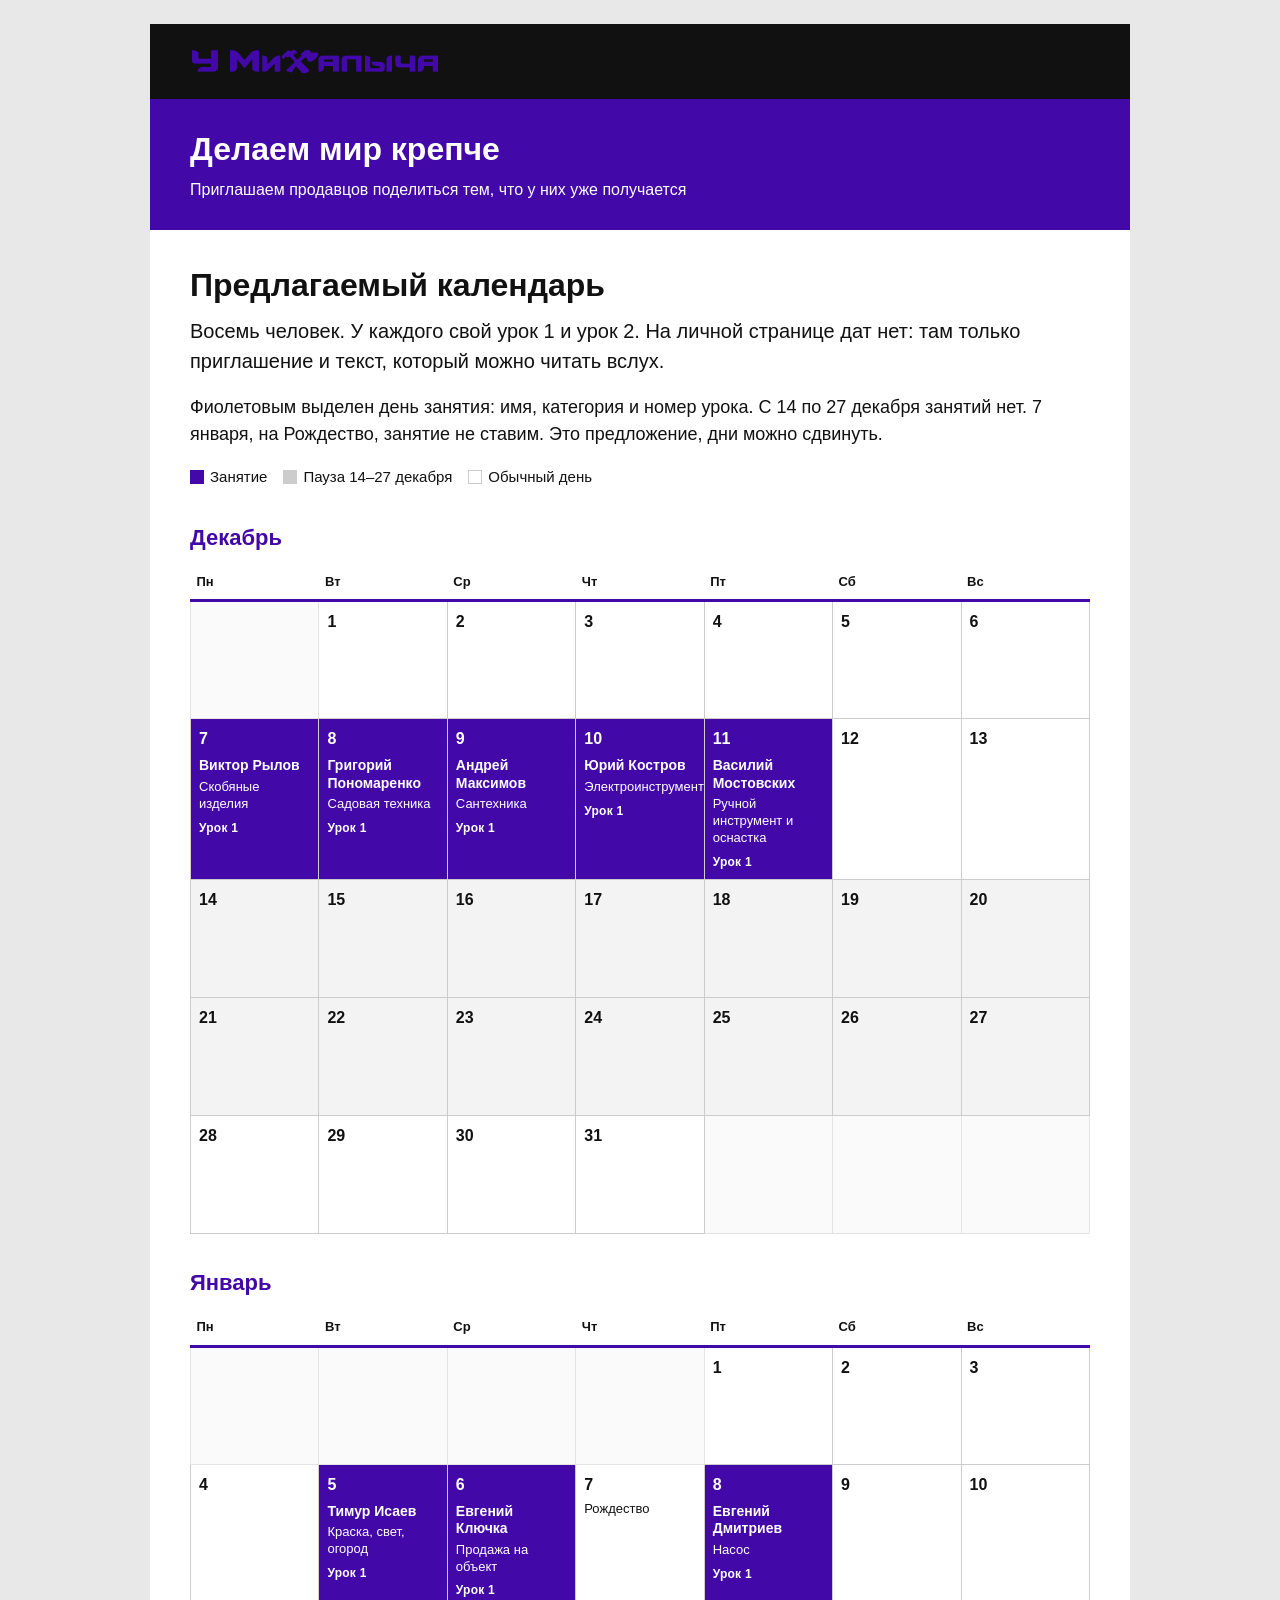
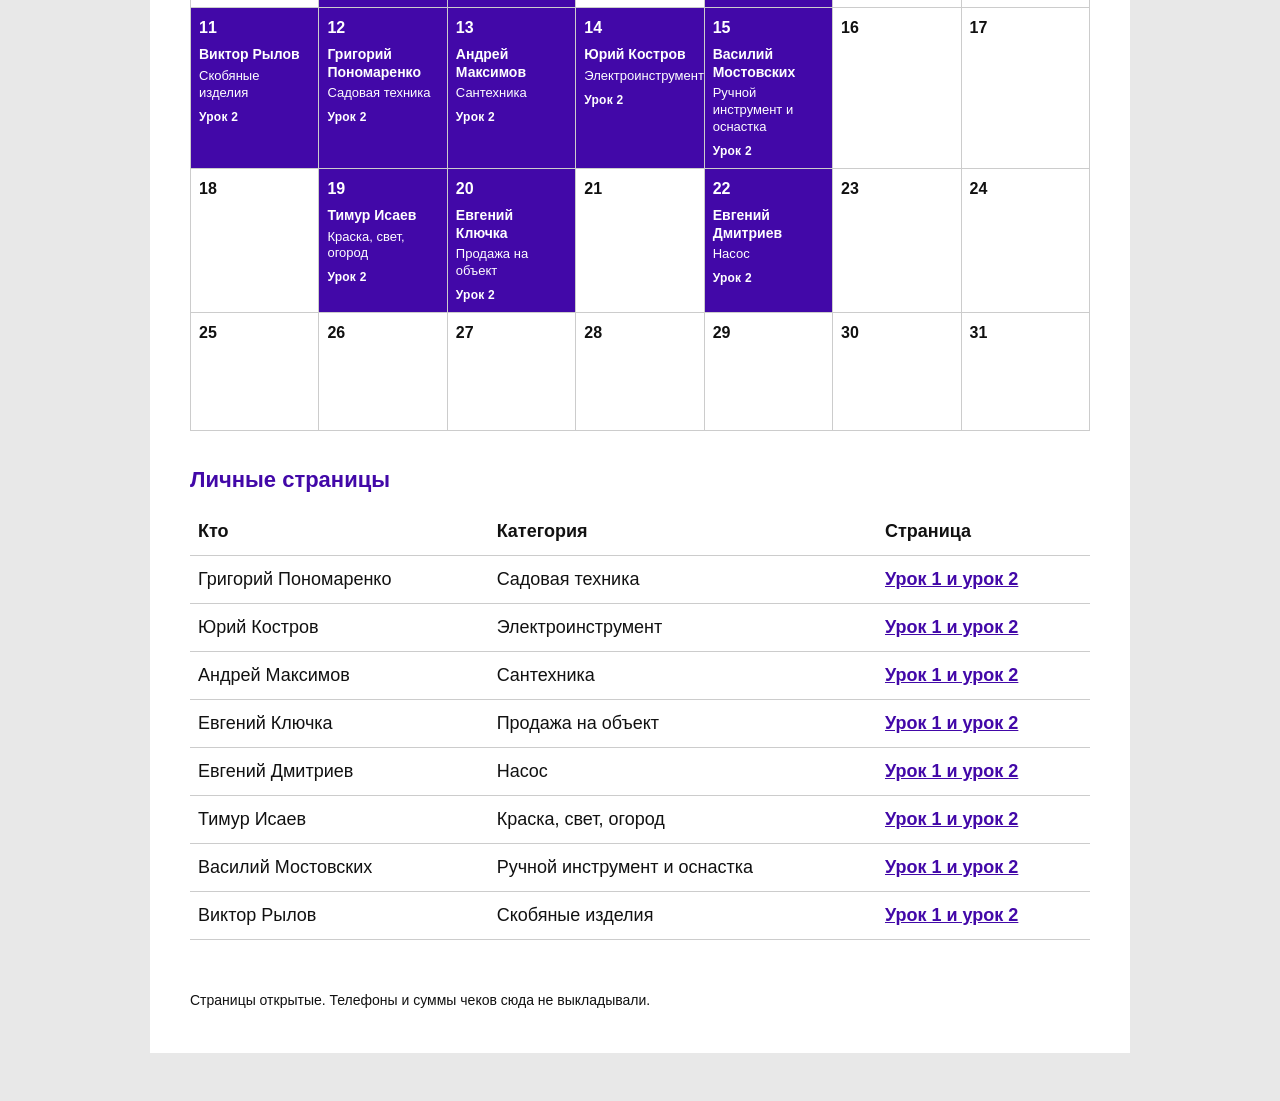
==== index.html @ f4613bdc "Publish open invitations for eight sellers and a shared calendar. Personal pages stay dateless: less" ====
<!DOCTYPE html>
<html lang="ru">
<head>
  <meta charset="utf-8">
  <meta name="viewport" content="width=device-width, initial-scale=1">
  <title>Календарь. Опыт продавцов</title>
  <link rel="stylesheet" href="style.css">
</head>
<body>
  <article class="sheet">
    <div class="brandbar">
      <img src="assets/logo.png" alt="У Михалыча" width="250">
    </div>
    <header class="hero">
      <p class="motto">Делаем мир крепче</p>
      <p class="kicker">Приглашаем продавцов поделиться тем, что у них уже получается</p>
    </header>
    <main>
      <h1>Предлагаемый календарь</h1>
      <p class="lead">Восемь человек. У каждого свой урок 1 и урок 2. На личной странице дат нет: там только приглашение и текст, который можно читать вслух.</p>
      <p>Фиолетовым выделен день занятия: имя, категория и номер урока. С 14 по 27 декабря занятий нет. 7 января, на Рождество, занятие не ставим. Это предложение, дни можно сдвинуть.</p>
      <div class="legend">
        <span><i class="swatch on"></i>Занятие</span>
        <span><i class="swatch pause"></i>Пауза 14–27 декабря</span>
        <span><i class="swatch rest"></i>Обычный день</span>
      </div>

      <h2>Декабрь</h2>
      <div class="month cal-wrap">
        <table class="cal">
          <thead>
            <tr><th>Пн</th><th>Вт</th><th>Ср</th><th>Чт</th><th>Пт</th><th>Сб</th><th>Вс</th></tr>
          </thead>
          <tbody>
            <tr>
              <td class="empty"></td>
              <td><span class="num">1</span></td>
              <td><span class="num">2</span></td>
              <td><span class="num">3</span></td>
              <td><span class="num">4</span></td>
              <td><span class="num">5</span></td>
              <td><span class="num">6</span></td>
            </tr>
            <tr>
              <td class="on"><a href="rylov.html"><span class="num">7</span><span class="who">Виктор Рылов</span><span class="cat">Скобяные изделия</span><span class="tag">Урок 1</span></a></td>
              <td class="on"><a href="ponomarenko.html"><span class="num">8</span><span class="who">Григорий Пономаренко</span><span class="cat">Садовая техника</span><span class="tag">Урок 1</span></a></td>
              <td class="on"><a href="maksimov.html"><span class="num">9</span><span class="who">Андрей Максимов</span><span class="cat">Сантехника</span><span class="tag">Урок 1</span></a></td>
              <td class="on"><a href="kostrov.html"><span class="num">10</span><span class="who">Юрий Костров</span><span class="cat">Электроинструмент</span><span class="tag">Урок 1</span></a></td>
              <td class="on"><a href="mostovskih.html"><span class="num">11</span><span class="who">Василий Мостовских</span><span class="cat">Ручной инструмент и оснастка</span><span class="tag">Урок 1</span></a></td>
              <td><span class="num">12</span></td>
              <td><span class="num">13</span></td>
            </tr>
            <tr>
              <td class="pause"><span class="num">14</span></td>
              <td class="pause"><span class="num">15</span></td>
              <td class="pause"><span class="num">16</span></td>
              <td class="pause"><span class="num">17</span></td>
              <td class="pause"><span class="num">18</span></td>
              <td class="pause"><span class="num">19</span></td>
              <td class="pause"><span class="num">20</span></td>
            </tr>
            <tr>
              <td class="pause"><span class="num">21</span></td>
              <td class="pause"><span class="num">22</span></td>
              <td class="pause"><span class="num">23</span></td>
              <td class="pause"><span class="num">24</span></td>
              <td class="pause"><span class="num">25</span></td>
              <td class="pause"><span class="num">26</span></td>
              <td class="pause"><span class="num">27</span></td>
            </tr>
            <tr>
              <td><span class="num">28</span></td>
              <td><span class="num">29</span></td>
              <td><span class="num">30</span></td>
              <td><span class="num">31</span></td>
              <td class="empty"></td>
              <td class="empty"></td>
              <td class="empty"></td>
            </tr>
          </tbody>
        </table>
      </div>

      <h2>Январь</h2>
      <div class="month cal-wrap">
        <table class="cal">
          <thead>
            <tr><th>Пн</th><th>Вт</th><th>Ср</th><th>Чт</th><th>Пт</th><th>Сб</th><th>Вс</th></tr>
          </thead>
          <tbody>
            <tr>
              <td class="empty"></td>
              <td class="empty"></td>
              <td class="empty"></td>
              <td class="empty"></td>
              <td><span class="num">1</span></td>
              <td><span class="num">2</span></td>
              <td><span class="num">3</span></td>
            </tr>
            <tr>
              <td><span class="num">4</span></td>
              <td class="on"><a href="isaev.html"><span class="num">5</span><span class="who">Тимур Исаев</span><span class="cat">Краска, свет, огород</span><span class="tag">Урок 1</span></a></td>
              <td class="on"><a href="klyuchka.html"><span class="num">6</span><span class="who">Евгений Ключка</span><span class="cat">Продажа на объект</span><span class="tag">Урок 1</span></a></td>
              <td><span class="num">7</span><span class="cat">Рождество</span></td>
              <td class="on"><a href="dmitriev.html"><span class="num">8</span><span class="who">Евгений Дмитриев</span><span class="cat">Насос</span><span class="tag">Урок 1</span></a></td>
              <td><span class="num">9</span></td>
              <td><span class="num">10</span></td>
            </tr>
            <tr>
              <td class="on"><a href="rylov.html"><span class="num">11</span><span class="who">Виктор Рылов</span><span class="cat">Скобяные изделия</span><span class="tag">Урок 2</span></a></td>
              <td class="on"><a href="ponomarenko.html"><span class="num">12</span><span class="who">Григорий Пономаренко</span><span class="cat">Садовая техника</span><span class="tag">Урок 2</span></a></td>
              <td class="on"><a href="maksimov.html"><span class="num">13</span><span class="who">Андрей Максимов</span><span class="cat">Сантехника</span><span class="tag">Урок 2</span></a></td>
              <td class="on"><a href="kostrov.html"><span class="num">14</span><span class="who">Юрий Костров</span><span class="cat">Электроинструмент</span><span class="tag">Урок 2</span></a></td>
              <td class="on"><a href="mostovskih.html"><span class="num">15</span><span class="who">Василий Мостовских</span><span class="cat">Ручной инструмент и оснастка</span><span class="tag">Урок 2</span></a></td>
              <td><span class="num">16</span></td>
              <td><span class="num">17</span></td>
            </tr>
            <tr>
              <td><span class="num">18</span></td>
              <td class="on"><a href="isaev.html"><span class="num">19</span><span class="who">Тимур Исаев</span><span class="cat">Краска, свет, огород</span><span class="tag">Урок 2</span></a></td>
              <td class="on"><a href="klyuchka.html"><span class="num">20</span><span class="who">Евгений Ключка</span><span class="cat">Продажа на объект</span><span class="tag">Урок 2</span></a></td>
              <td><span class="num">21</span></td>
              <td class="on"><a href="dmitriev.html"><span class="num">22</span><span class="who">Евгений Дмитриев</span><span class="cat">Насос</span><span class="tag">Урок 2</span></a></td>
              <td><span class="num">23</span></td>
              <td><span class="num">24</span></td>
            </tr>
            <tr>
              <td><span class="num">25</span></td>
              <td><span class="num">26</span></td>
              <td><span class="num">27</span></td>
              <td><span class="num">28</span></td>
              <td><span class="num">29</span></td>
              <td><span class="num">30</span></td>
              <td><span class="num">31</span></td>
            </tr>
          </tbody>
        </table>
      </div>

      <h2>Личные страницы</h2>
      <table class="people">
        <thead>
          <tr><th>Кто</th><th>Категория</th><th>Страница</th></tr>
        </thead>
        <tbody>
          <tr><td>Григорий Пономаренко</td><td>Садовая техника</td><td><a href="ponomarenko.html">Урок 1 и урок 2</a></td></tr>
          <tr><td>Юрий Костров</td><td>Электроинструмент</td><td><a href="kostrov.html">Урок 1 и урок 2</a></td></tr>
          <tr><td>Андрей Максимов</td><td>Сантехника</td><td><a href="maksimov.html">Урок 1 и урок 2</a></td></tr>
          <tr><td>Евгений Ключка</td><td>Продажа на объект</td><td><a href="klyuchka.html">Урок 1 и урок 2</a></td></tr>
          <tr><td>Евгений Дмитриев</td><td>Насос</td><td><a href="dmitriev.html">Урок 1 и урок 2</a></td></tr>
          <tr><td>Тимур Исаев</td><td>Краска, свет, огород</td><td><a href="isaev.html">Урок 1 и урок 2</a></td></tr>
          <tr><td>Василий Мостовских</td><td>Ручной инструмент и оснастка</td><td><a href="mostovskih.html">Урок 1 и урок 2</a></td></tr>
          <tr><td>Виктор Рылов</td><td>Скобяные изделия</td><td><a href="rylov.html">Урок 1 и урок 2</a></td></tr>
        </tbody>
      </table>
    </main>
    <footer class="foot">
      <p>Страницы открытые. Телефоны и суммы чеков сюда не выкладывали.</p>
    </footer>
  </article>
</body>
</html>
---- style.css ----
:root {
  --um: #4208a8;
  --gray: #cccccc;
  --ink: #111111;
  --paper: #ffffff;
  --pause: #f3f3f3;
}

* { box-sizing: border-box; }

body {
  margin: 0;
  background: #e8e8e8;
  color: var(--ink);
  font-family: Arial, "Arial Black", sans-serif;
  font-size: 18px;
  line-height: 1.5;
}

a { color: var(--um); }

.sheet {
  max-width: 980px;
  margin: 24px auto 48px;
  background: var(--paper);
}

.brandbar {
  background: #111111;
  padding: 22px 40px;
}

.brandbar img {
  display: block;
  width: 250px;
  height: auto;
}

.hero {
  background: var(--um);
  color: #ffffff;
  padding: 32px 40px 28px;
}

.motto {
  margin: 0;
  font-weight: 800;
  font-size: 32px;
  line-height: 1.15;
}

.kicker {
  margin: 10px 0 0;
  font-size: 16px;
}

main { padding: 8px 40px 36px; }

h1 {
  margin: 28px 0 12px;
  font-size: 32px;
  line-height: 1.2;
  font-weight: 800;
}

h2 {
  margin: 32px 0 12px;
  color: var(--um);
  font-size: 22px;
  font-weight: 800;
}

.lead { font-size: 20px; margin: 0 0 12px; }

.lessons {
  display: flex;
  gap: 16px;
  margin-top: 8px;
}

.lesson {
  flex: 1;
  border: 1px solid var(--gray);
  padding: 8px 20px 20px;
}

.lesson h2 { margin-top: 16px; }

.say {
  margin: 12px 0;
  padding: 12px 14px;
  background: #f6f6f6;
  border-left: 4px solid var(--um);
}

ol { margin: 8px 0 0; padding-left: 22px; }
li { margin: 8px 0; }

.back { margin-top: 28px; }

.legend {
  display: flex;
  gap: 16px;
  flex-wrap: wrap;
  margin: 8px 0 20px;
  font-size: 15px;
}

.swatch {
  display: inline-block;
  width: 14px;
  height: 14px;
  margin-right: 6px;
  vertical-align: -2px;
}

.swatch.on { background: var(--um); }
.swatch.pause { background: var(--gray); }
.swatch.rest { background: #ffffff; border: 1px solid var(--gray); }

.month { margin: 8px 0 28px; }

.cal-wrap { overflow-x: auto; }

.cal {
  width: 100%;
  min-width: 840px;
  border-collapse: collapse;
  table-layout: fixed;
}

.cal th {
  text-align: left;
  font-size: 13px;
  font-weight: 800;
  padding: 6px 6px 8px;
  border-bottom: 3px solid var(--um);
}

.cal td {
  height: 118px;
  vertical-align: top;
  border: 1px solid var(--gray);
  padding: 8px;
  background: #ffffff;
}

.cal td.empty { background: #fafafa; border-color: #e4e4e4; }

.cal td.pause { background: var(--pause); }

.cal td.on { background: var(--um); }
.cal td.on a { color: #ffffff; text-decoration: none; display: block; height: 100%; }
.cal td.on a:hover { text-decoration: underline; }

.num { display: block; font-weight: 800; font-size: 16px; }
.on .num { color: #ffffff; }
.pause .num { color: #111111; }

.who { display: block; margin-top: 6px; font-weight: 800; font-size: 14px; line-height: 1.25; }
.cat { display: block; margin-top: 4px; font-size: 13px; line-height: 1.3; }
.tag { display: block; margin-top: 6px; font-size: 12px; font-weight: 800; letter-spacing: 0.02em; }

.people { width: 100%; border-collapse: collapse; }
.people th, .people td {
  text-align: left;
  padding: 10px 8px;
  border-bottom: 1px solid var(--gray);
  vertical-align: top;
}
.people a { font-weight: 800; }

footer.foot {
  padding: 0 40px 28px;
  font-size: 14px;
}

@media (max-width: 800px) {
  .brandbar, .hero, main, footer.foot { padding-left: 20px; padding-right: 20px; }
  .lessons { flex-direction: column; }
  h1, .motto { font-size: 26px; }
}
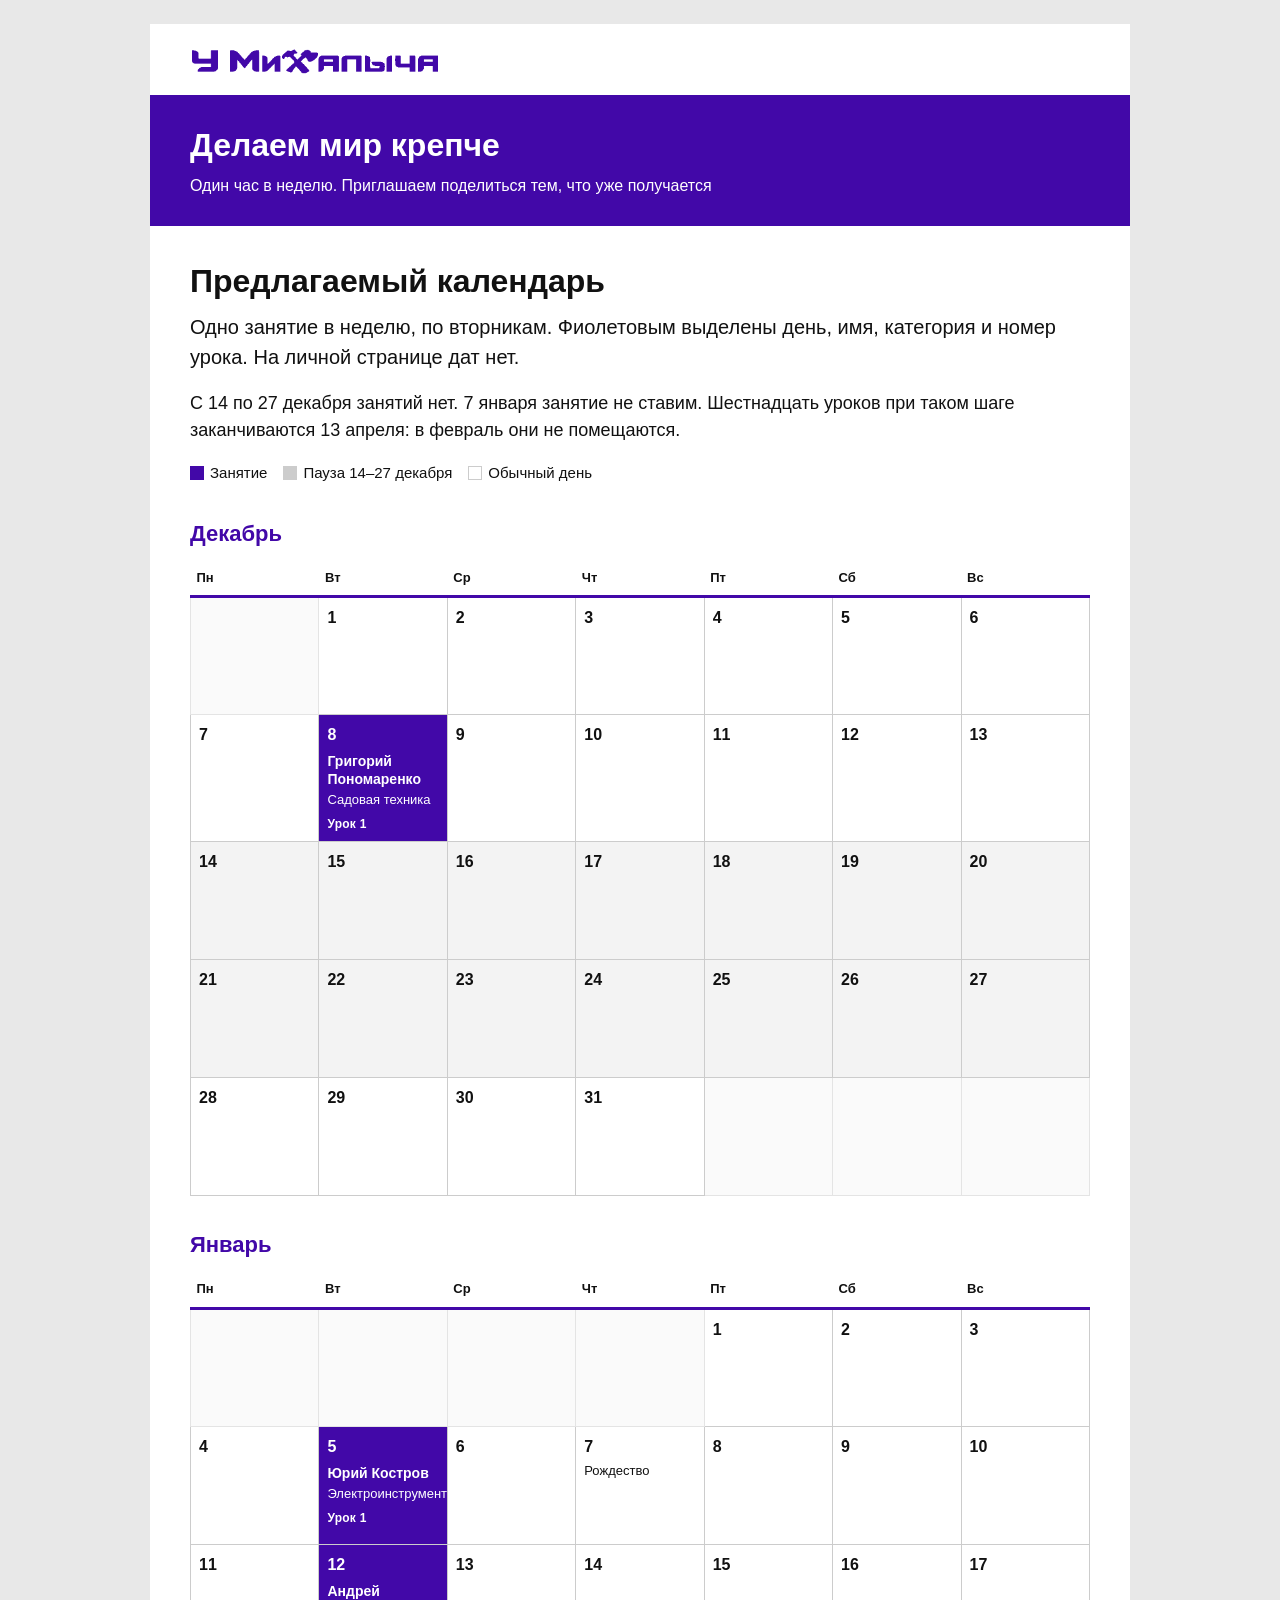
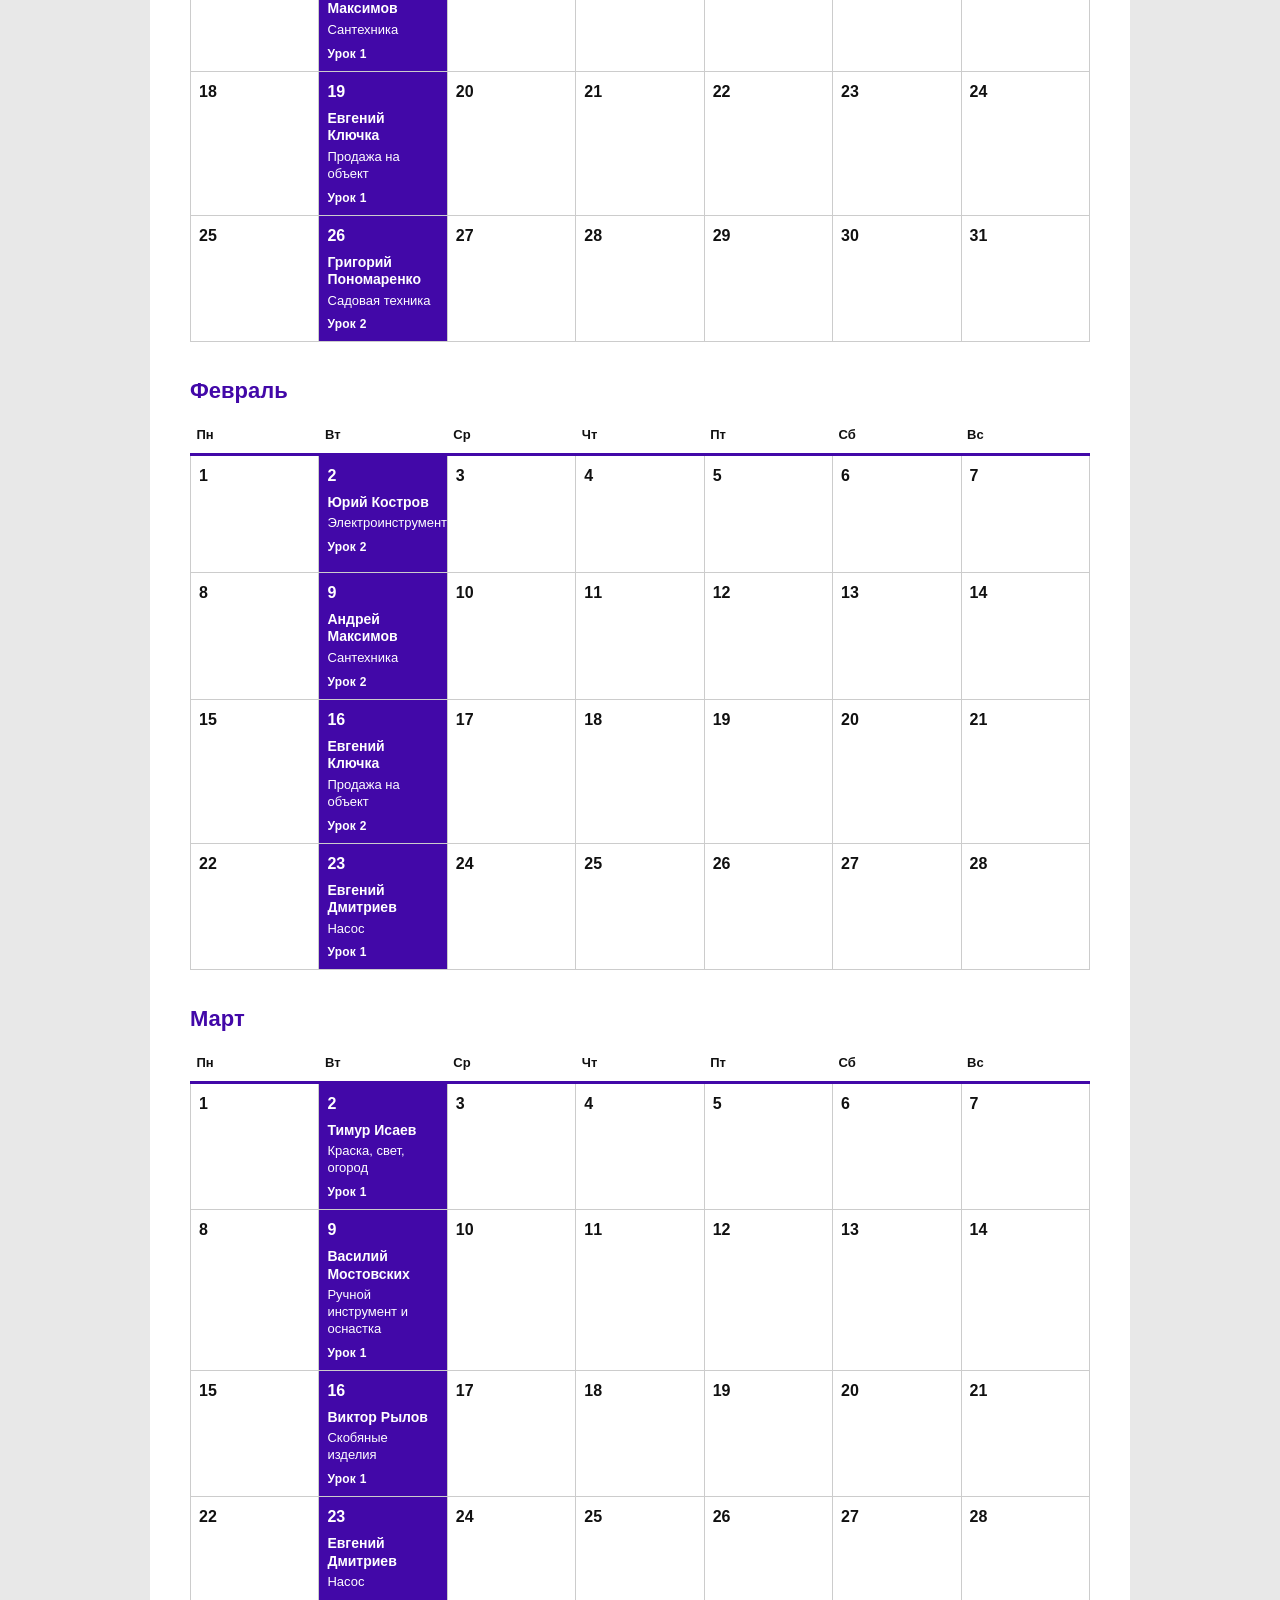
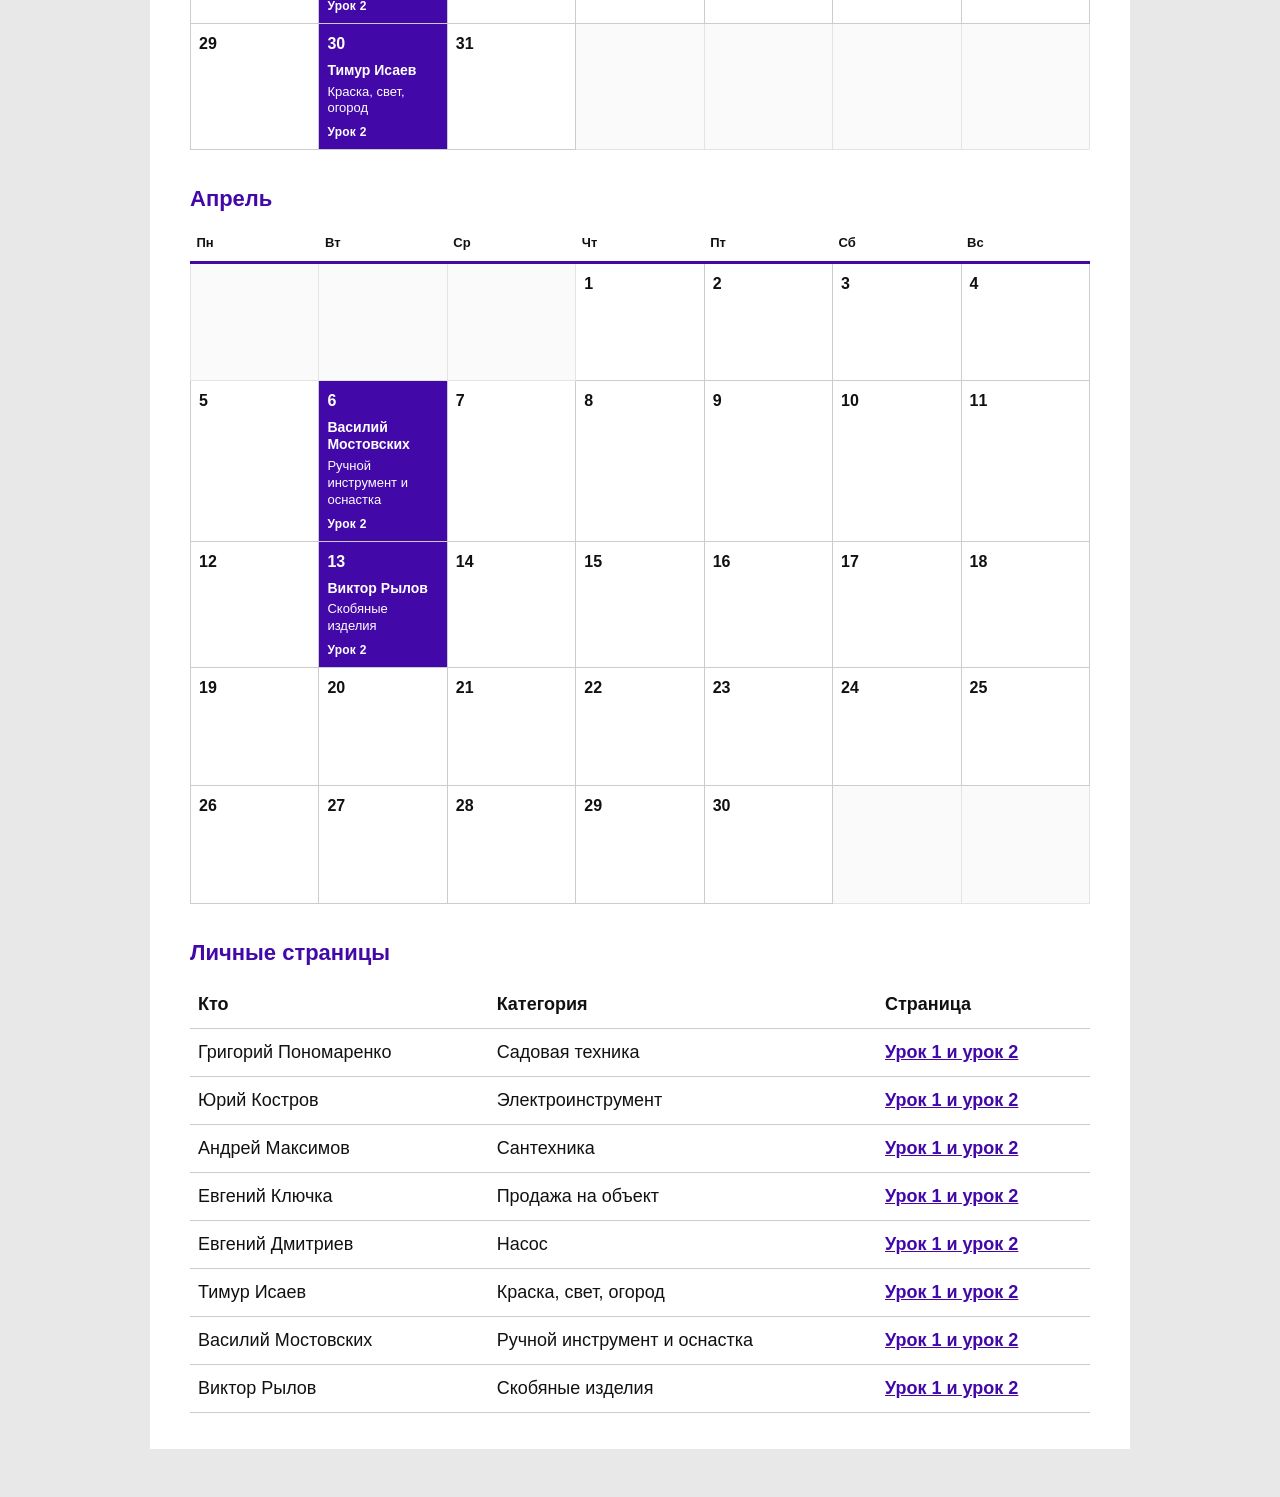
==== commit 3462af82: "Spread lessons to one Tuesday a week and rewrite the invitations. The logo sits on white. Each page " ====
--- a/index.html
+++ b/index.html
@@ -13,130 +13,87 @@
     </div>
     <header class="hero">
       <p class="motto">Делаем мир крепче</p>
-      <p class="kicker">Приглашаем продавцов поделиться тем, что у них уже получается</p>
+      <p class="kicker">Один час в неделю. Приглашаем поделиться тем, что уже получается</p>
     </header>
     <main>
       <h1>Предлагаемый календарь</h1>
-      <p class="lead">Восемь человек. У каждого свой урок 1 и урок 2. На личной странице дат нет: там только приглашение и текст, который можно читать вслух.</p>
-      <p>Фиолетовым выделен день занятия: имя, категория и номер урока. С 14 по 27 декабря занятий нет. 7 января, на Рождество, занятие не ставим. Это предложение, дни можно сдвинуть.</p>
+      <p class="lead">Одно занятие в неделю, по вторникам. Фиолетовым выделены день, имя, категория и номер урока. На личной странице дат нет.</p>
+      <p>С 14 по 27 декабря занятий нет. 7 января занятие не ставим. Шестнадцать уроков при таком шаге заканчиваются 13 апреля: в февраль они не помещаются.</p>
       <div class="legend">
         <span><i class="swatch on"></i>Занятие</span>
         <span><i class="swatch pause"></i>Пауза 14–27 декабря</span>
         <span><i class="swatch rest"></i>Обычный день</span>
       </div>
-
-      <h2>Декабрь</h2>
+            <h2>Декабрь</h2>
       <div class="month cal-wrap">
         <table class="cal">
           <thead>
             <tr><th>Пн</th><th>Вт</th><th>Ср</th><th>Чт</th><th>Пт</th><th>Сб</th><th>Вс</th></tr>
           </thead>
           <tbody>
-            <tr>
-              <td class="empty"></td>
-              <td><span class="num">1</span></td>
-              <td><span class="num">2</span></td>
-              <td><span class="num">3</span></td>
-              <td><span class="num">4</span></td>
-              <td><span class="num">5</span></td>
-              <td><span class="num">6</span></td>
-            </tr>
-            <tr>
-              <td class="on"><a href="rylov.html"><span class="num">7</span><span class="who">Виктор Рылов</span><span class="cat">Скобяные изделия</span><span class="tag">Урок 1</span></a></td>
-              <td class="on"><a href="ponomarenko.html"><span class="num">8</span><span class="who">Григорий Пономаренко</span><span class="cat">Садовая техника</span><span class="tag">Урок 1</span></a></td>
-              <td class="on"><a href="maksimov.html"><span class="num">9</span><span class="who">Андрей Максимов</span><span class="cat">Сантехника</span><span class="tag">Урок 1</span></a></td>
-              <td class="on"><a href="kostrov.html"><span class="num">10</span><span class="who">Юрий Костров</span><span class="cat">Электроинструмент</span><span class="tag">Урок 1</span></a></td>
-              <td class="on"><a href="mostovskih.html"><span class="num">11</span><span class="who">Василий Мостовских</span><span class="cat">Ручной инструмент и оснастка</span><span class="tag">Урок 1</span></a></td>
-              <td><span class="num">12</span></td>
-              <td><span class="num">13</span></td>
-            </tr>
-            <tr>
-              <td class="pause"><span class="num">14</span></td>
-              <td class="pause"><span class="num">15</span></td>
-              <td class="pause"><span class="num">16</span></td>
-              <td class="pause"><span class="num">17</span></td>
-              <td class="pause"><span class="num">18</span></td>
-              <td class="pause"><span class="num">19</span></td>
-              <td class="pause"><span class="num">20</span></td>
-            </tr>
-            <tr>
-              <td class="pause"><span class="num">21</span></td>
-              <td class="pause"><span class="num">22</span></td>
-              <td class="pause"><span class="num">23</span></td>
-              <td class="pause"><span class="num">24</span></td>
-              <td class="pause"><span class="num">25</span></td>
-              <td class="pause"><span class="num">26</span></td>
-              <td class="pause"><span class="num">27</span></td>
-            </tr>
-            <tr>
-              <td><span class="num">28</span></td>
-              <td><span class="num">29</span></td>
-              <td><span class="num">30</span></td>
-              <td><span class="num">31</span></td>
-              <td class="empty"></td>
-              <td class="empty"></td>
-              <td class="empty"></td>
-            </tr>
+            <tr><td class="empty"></td><td><span class="num">1</span></td><td><span class="num">2</span></td><td><span class="num">3</span></td><td><span class="num">4</span></td><td><span class="num">5</span></td><td><span class="num">6</span></td></tr>
+<tr><td><span class="num">7</span></td><td class="on"><a href="ponomarenko.html"><span class="num">8</span><span class="who">Григорий Пономаренко</span><span class="cat">Садовая техника</span><span class="tag">Урок 1</span></a></td><td><span class="num">9</span></td><td><span class="num">10</span></td><td><span class="num">11</span></td><td><span class="num">12</span></td><td><span class="num">13</span></td></tr>
+<tr><td class="pause"><span class="num">14</span></td><td class="pause"><span class="num">15</span></td><td class="pause"><span class="num">16</span></td><td class="pause"><span class="num">17</span></td><td class="pause"><span class="num">18</span></td><td class="pause"><span class="num">19</span></td><td class="pause"><span class="num">20</span></td></tr>
+<tr><td class="pause"><span class="num">21</span></td><td class="pause"><span class="num">22</span></td><td class="pause"><span class="num">23</span></td><td class="pause"><span class="num">24</span></td><td class="pause"><span class="num">25</span></td><td class="pause"><span class="num">26</span></td><td class="pause"><span class="num">27</span></td></tr>
+<tr><td><span class="num">28</span></td><td><span class="num">29</span></td><td><span class="num">30</span></td><td><span class="num">31</span></td><td class="empty"></td><td class="empty"></td><td class="empty"></td></tr>
           </tbody>
         </table>
-      </div>
-
-      <h2>Январь</h2>
+      </div>      <h2>Январь</h2>
       <div class="month cal-wrap">
         <table class="cal">
           <thead>
             <tr><th>Пн</th><th>Вт</th><th>Ср</th><th>Чт</th><th>Пт</th><th>Сб</th><th>Вс</th></tr>
           </thead>
           <tbody>
-            <tr>
-              <td class="empty"></td>
-              <td class="empty"></td>
-              <td class="empty"></td>
-              <td class="empty"></td>
-              <td><span class="num">1</span></td>
-              <td><span class="num">2</span></td>
-              <td><span class="num">3</span></td>
-            </tr>
-            <tr>
-              <td><span class="num">4</span></td>
-              <td class="on"><a href="isaev.html"><span class="num">5</span><span class="who">Тимур Исаев</span><span class="cat">Краска, свет, огород</span><span class="tag">Урок 1</span></a></td>
-              <td class="on"><a href="klyuchka.html"><span class="num">6</span><span class="who">Евгений Ключка</span><span class="cat">Продажа на объект</span><span class="tag">Урок 1</span></a></td>
-              <td><span class="num">7</span><span class="cat">Рождество</span></td>
-              <td class="on"><a href="dmitriev.html"><span class="num">8</span><span class="who">Евгений Дмитриев</span><span class="cat">Насос</span><span class="tag">Урок 1</span></a></td>
-              <td><span class="num">9</span></td>
-              <td><span class="num">10</span></td>
-            </tr>
-            <tr>
-              <td class="on"><a href="rylov.html"><span class="num">11</span><span class="who">Виктор Рылов</span><span class="cat">Скобяные изделия</span><span class="tag">Урок 2</span></a></td>
-              <td class="on"><a href="ponomarenko.html"><span class="num">12</span><span class="who">Григорий Пономаренко</span><span class="cat">Садовая техника</span><span class="tag">Урок 2</span></a></td>
-              <td class="on"><a href="maksimov.html"><span class="num">13</span><span class="who">Андрей Максимов</span><span class="cat">Сантехника</span><span class="tag">Урок 2</span></a></td>
-              <td class="on"><a href="kostrov.html"><span class="num">14</span><span class="who">Юрий Костров</span><span class="cat">Электроинструмент</span><span class="tag">Урок 2</span></a></td>
-              <td class="on"><a href="mostovskih.html"><span class="num">15</span><span class="who">Василий Мостовских</span><span class="cat">Ручной инструмент и оснастка</span><span class="tag">Урок 2</span></a></td>
-              <td><span class="num">16</span></td>
-              <td><span class="num">17</span></td>
-            </tr>
-            <tr>
-              <td><span class="num">18</span></td>
-              <td class="on"><a href="isaev.html"><span class="num">19</span><span class="who">Тимур Исаев</span><span class="cat">Краска, свет, огород</span><span class="tag">Урок 2</span></a></td>
-              <td class="on"><a href="klyuchka.html"><span class="num">20</span><span class="who">Евгений Ключка</span><span class="cat">Продажа на объект</span><span class="tag">Урок 2</span></a></td>
-              <td><span class="num">21</span></td>
-              <td class="on"><a href="dmitriev.html"><span class="num">22</span><span class="who">Евгений Дмитриев</span><span class="cat">Насос</span><span class="tag">Урок 2</span></a></td>
-              <td><span class="num">23</span></td>
-              <td><span class="num">24</span></td>
-            </tr>
-            <tr>
-              <td><span class="num">25</span></td>
-              <td><span class="num">26</span></td>
-              <td><span class="num">27</span></td>
-              <td><span class="num">28</span></td>
-              <td><span class="num">29</span></td>
-              <td><span class="num">30</span></td>
-              <td><span class="num">31</span></td>
-            </tr>
+            <tr><td class="empty"></td><td class="empty"></td><td class="empty"></td><td class="empty"></td><td><span class="num">1</span></td><td><span class="num">2</span></td><td><span class="num">3</span></td></tr>
+<tr><td><span class="num">4</span></td><td class="on"><a href="kostrov.html"><span class="num">5</span><span class="who">Юрий Костров</span><span class="cat">Электроинструмент</span><span class="tag">Урок 1</span></a></td><td><span class="num">6</span></td><td><span class="num">7</span><span class="cat">Рождество</span></td><td><span class="num">8</span></td><td><span class="num">9</span></td><td><span class="num">10</span></td></tr>
+<tr><td><span class="num">11</span></td><td class="on"><a href="maksimov.html"><span class="num">12</span><span class="who">Андрей Максимов</span><span class="cat">Сантехника</span><span class="tag">Урок 1</span></a></td><td><span class="num">13</span></td><td><span class="num">14</span></td><td><span class="num">15</span></td><td><span class="num">16</span></td><td><span class="num">17</span></td></tr>
+<tr><td><span class="num">18</span></td><td class="on"><a href="klyuchka.html"><span class="num">19</span><span class="who">Евгений Ключка</span><span class="cat">Продажа на объект</span><span class="tag">Урок 1</span></a></td><td><span class="num">20</span></td><td><span class="num">21</span></td><td><span class="num">22</span></td><td><span class="num">23</span></td><td><span class="num">24</span></td></tr>
+<tr><td><span class="num">25</span></td><td class="on"><a href="ponomarenko.html"><span class="num">26</span><span class="who">Григорий Пономаренко</span><span class="cat">Садовая техника</span><span class="tag">Урок 2</span></a></td><td><span class="num">27</span></td><td><span class="num">28</span></td><td><span class="num">29</span></td><td><span class="num">30</span></td><td><span class="num">31</span></td></tr>
+          </tbody>
+        </table>
+      </div>      <h2>Февраль</h2>
+      <div class="month cal-wrap">
+        <table class="cal">
+          <thead>
+            <tr><th>Пн</th><th>Вт</th><th>Ср</th><th>Чт</th><th>Пт</th><th>Сб</th><th>Вс</th></tr>
+          </thead>
+          <tbody>
+            <tr><td><span class="num">1</span></td><td class="on"><a href="kostrov.html"><span class="num">2</span><span class="who">Юрий Костров</span><span class="cat">Электроинструмент</span><span class="tag">Урок 2</span></a></td><td><span class="num">3</span></td><td><span class="num">4</span></td><td><span class="num">5</span></td><td><span class="num">6</span></td><td><span class="num">7</span></td></tr>
+<tr><td><span class="num">8</span></td><td class="on"><a href="maksimov.html"><span class="num">9</span><span class="who">Андрей Максимов</span><span class="cat">Сантехника</span><span class="tag">Урок 2</span></a></td><td><span class="num">10</span></td><td><span class="num">11</span></td><td><span class="num">12</span></td><td><span class="num">13</span></td><td><span class="num">14</span></td></tr>
+<tr><td><span class="num">15</span></td><td class="on"><a href="klyuchka.html"><span class="num">16</span><span class="who">Евгений Ключка</span><span class="cat">Продажа на объект</span><span class="tag">Урок 2</span></a></td><td><span class="num">17</span></td><td><span class="num">18</span></td><td><span class="num">19</span></td><td><span class="num">20</span></td><td><span class="num">21</span></td></tr>
+<tr><td><span class="num">22</span></td><td class="on"><a href="dmitriev.html"><span class="num">23</span><span class="who">Евгений Дмитриев</span><span class="cat">Насос</span><span class="tag">Урок 1</span></a></td><td><span class="num">24</span></td><td><span class="num">25</span></td><td><span class="num">26</span></td><td><span class="num">27</span></td><td><span class="num">28</span></td></tr>
+          </tbody>
+        </table>
+      </div>      <h2>Март</h2>
+      <div class="month cal-wrap">
+        <table class="cal">
+          <thead>
+            <tr><th>Пн</th><th>Вт</th><th>Ср</th><th>Чт</th><th>Пт</th><th>Сб</th><th>Вс</th></tr>
+          </thead>
+          <tbody>
+            <tr><td><span class="num">1</span></td><td class="on"><a href="isaev.html"><span class="num">2</span><span class="who">Тимур Исаев</span><span class="cat">Краска, свет, огород</span><span class="tag">Урок 1</span></a></td><td><span class="num">3</span></td><td><span class="num">4</span></td><td><span class="num">5</span></td><td><span class="num">6</span></td><td><span class="num">7</span></td></tr>
+<tr><td><span class="num">8</span></td><td class="on"><a href="mostovskih.html"><span class="num">9</span><span class="who">Василий Мостовских</span><span class="cat">Ручной инструмент и оснастка</span><span class="tag">Урок 1</span></a></td><td><span class="num">10</span></td><td><span class="num">11</span></td><td><span class="num">12</span></td><td><span class="num">13</span></td><td><span class="num">14</span></td></tr>
+<tr><td><span class="num">15</span></td><td class="on"><a href="rylov.html"><span class="num">16</span><span class="who">Виктор Рылов</span><span class="cat">Скобяные изделия</span><span class="tag">Урок 1</span></a></td><td><span class="num">17</span></td><td><span class="num">18</span></td><td><span class="num">19</span></td><td><span class="num">20</span></td><td><span class="num">21</span></td></tr>
+<tr><td><span class="num">22</span></td><td class="on"><a href="dmitriev.html"><span class="num">23</span><span class="who">Евгений Дмитриев</span><span class="cat">Насос</span><span class="tag">Урок 2</span></a></td><td><span class="num">24</span></td><td><span class="num">25</span></td><td><span class="num">26</span></td><td><span class="num">27</span></td><td><span class="num">28</span></td></tr>
+<tr><td><span class="num">29</span></td><td class="on"><a href="isaev.html"><span class="num">30</span><span class="who">Тимур Исаев</span><span class="cat">Краска, свет, огород</span><span class="tag">Урок 2</span></a></td><td><span class="num">31</span></td><td class="empty"></td><td class="empty"></td><td class="empty"></td><td class="empty"></td></tr>
+          </tbody>
+        </table>
+      </div>      <h2>Апрель</h2>
+      <div class="month cal-wrap">
+        <table class="cal">
+          <thead>
+            <tr><th>Пн</th><th>Вт</th><th>Ср</th><th>Чт</th><th>Пт</th><th>Сб</th><th>Вс</th></tr>
+          </thead>
+          <tbody>
+            <tr><td class="empty"></td><td class="empty"></td><td class="empty"></td><td><span class="num">1</span></td><td><span class="num">2</span></td><td><span class="num">3</span></td><td><span class="num">4</span></td></tr>
+<tr><td><span class="num">5</span></td><td class="on"><a href="mostovskih.html"><span class="num">6</span><span class="who">Василий Мостовских</span><span class="cat">Ручной инструмент и оснастка</span><span class="tag">Урок 2</span></a></td><td><span class="num">7</span></td><td><span class="num">8</span></td><td><span class="num">9</span></td><td><span class="num">10</span></td><td><span class="num">11</span></td></tr>
+<tr><td><span class="num">12</span></td><td class="on"><a href="rylov.html"><span class="num">13</span><span class="who">Виктор Рылов</span><span class="cat">Скобяные изделия</span><span class="tag">Урок 2</span></a></td><td><span class="num">14</span></td><td><span class="num">15</span></td><td><span class="num">16</span></td><td><span class="num">17</span></td><td><span class="num">18</span></td></tr>
+<tr><td><span class="num">19</span></td><td><span class="num">20</span></td><td><span class="num">21</span></td><td><span class="num">22</span></td><td><span class="num">23</span></td><td><span class="num">24</span></td><td><span class="num">25</span></td></tr>
+<tr><td><span class="num">26</span></td><td><span class="num">27</span></td><td><span class="num">28</span></td><td><span class="num">29</span></td><td><span class="num">30</span></td><td class="empty"></td><td class="empty"></td></tr>
           </tbody>
         </table>
       </div>
-
       <h2>Личные страницы</h2>
       <table class="people">
         <thead>
@@ -154,9 +111,6 @@
         </tbody>
       </table>
     </main>
-    <footer class="foot">
-      <p>Страницы открытые. Телефоны и суммы чеков сюда не выкладывали.</p>
-    </footer>
   </article>
 </body>
 </html>
--- a/style.css
+++ b/style.css
@@ -26,8 +26,8 @@
 }
 
 .brandbar {
-  background: #111111;
-  padding: 22px 40px;
+  background: #ffffff;
+  padding: 22px 40px 18px;
 }
 
 .brandbar img {
@@ -85,6 +85,14 @@
 }
 
 .lesson h2 { margin-top: 16px; }
+
+.block { margin-top: 16px; }
+
+.block h3 {
+  margin: 0 0 6px;
+  font-size: 16px;
+  color: var(--ink);
+}
 
 .say {
   margin: 12px 0;
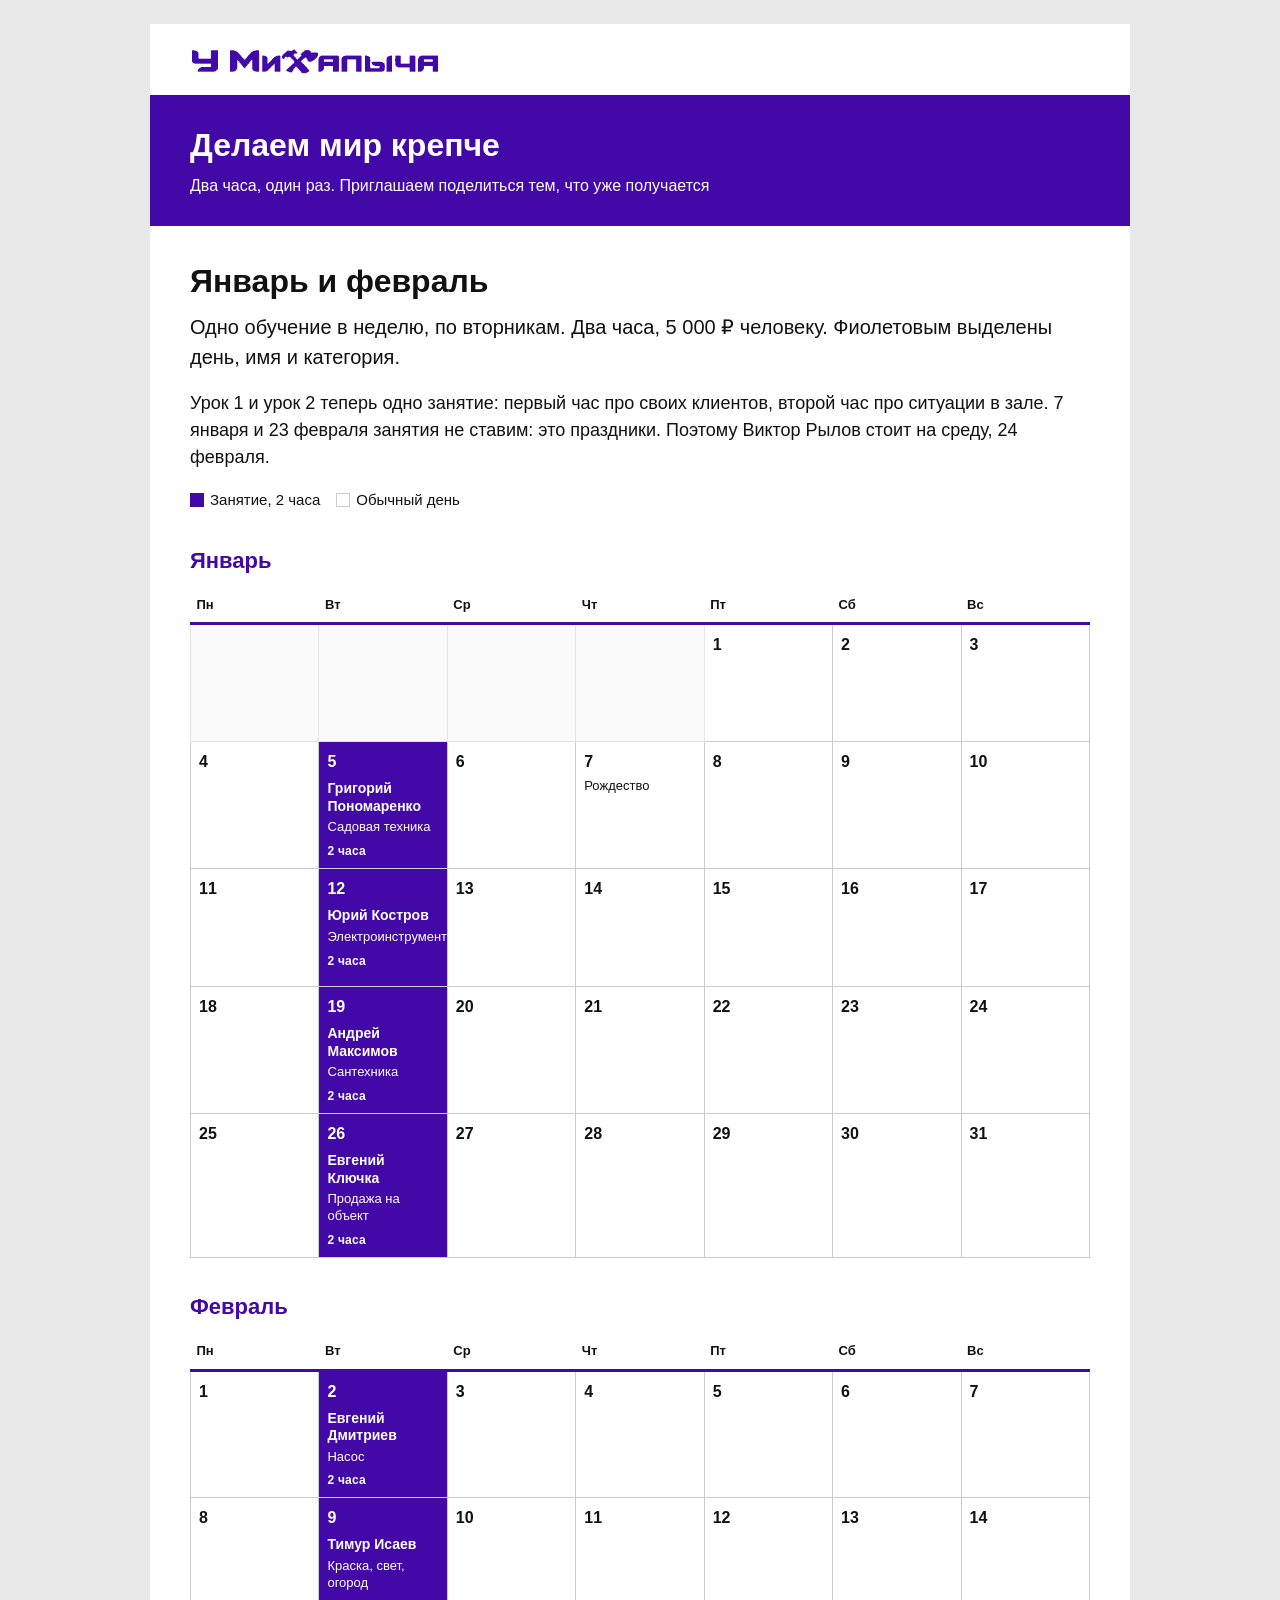
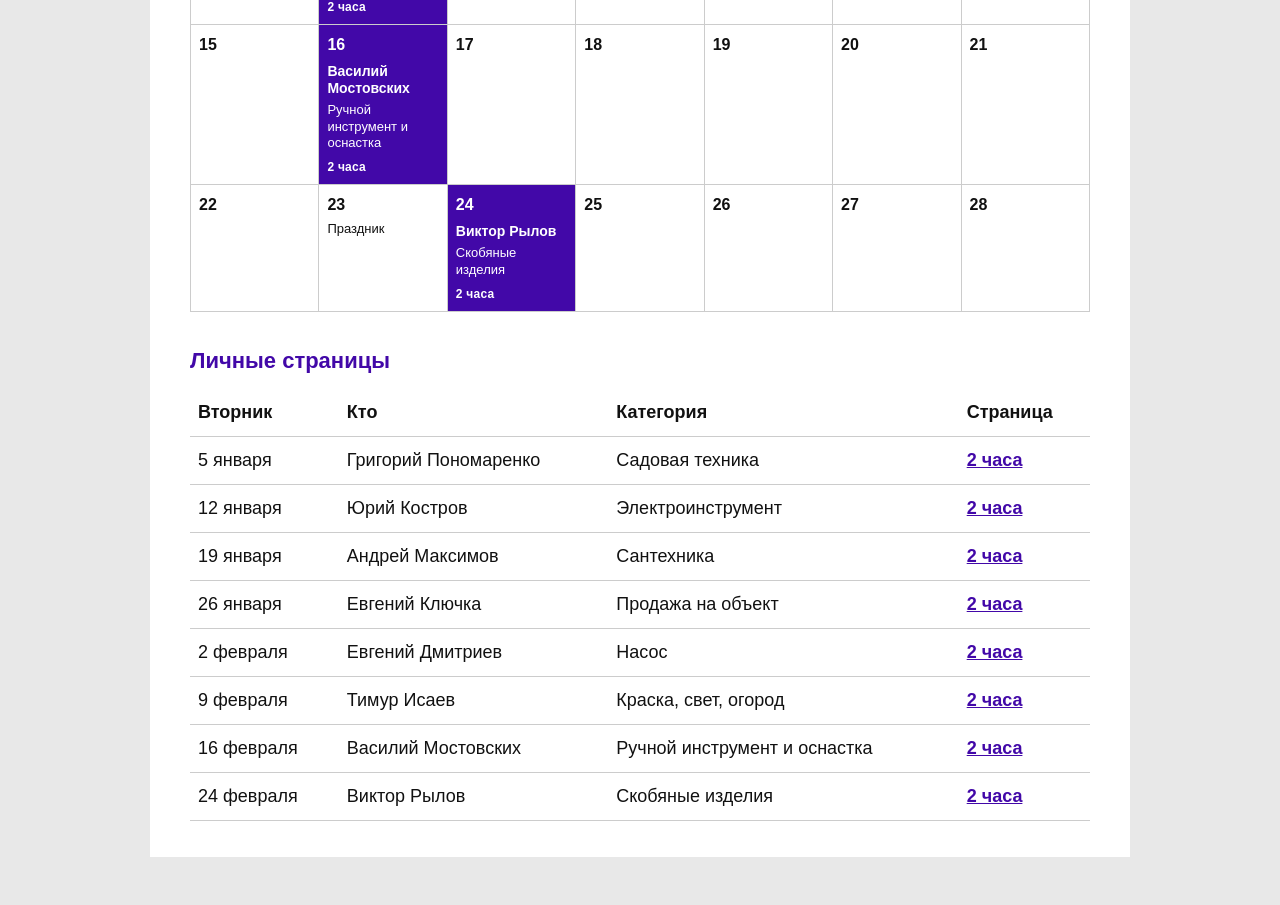
==== commit 0a15398f: "Combine both lessons into one two-hour session in January and February. Each mentor leads once, for " ====
--- a/index.html
+++ b/index.html
@@ -13,32 +13,17 @@
     </div>
     <header class="hero">
       <p class="motto">Делаем мир крепче</p>
-      <p class="kicker">Один час в неделю. Приглашаем поделиться тем, что уже получается</p>
+      <p class="kicker">Два часа, один раз. Приглашаем поделиться тем, что уже получается</p>
     </header>
     <main>
-      <h1>Предлагаемый календарь</h1>
-      <p class="lead">Одно занятие в неделю, по вторникам. Фиолетовым выделены день, имя, категория и номер урока. На личной странице дат нет.</p>
-      <p>С 14 по 27 декабря занятий нет. 7 января занятие не ставим. Шестнадцать уроков при таком шаге заканчиваются 13 апреля: в февраль они не помещаются.</p>
+      <h1>Январь и февраль</h1>
+      <p class="lead">Одно обучение в неделю, по вторникам. Два часа, 5 000 ₽ человеку. Фиолетовым выделены день, имя и категория.</p>
+      <p>Урок 1 и урок 2 теперь одно занятие: первый час про своих клиентов, второй час про ситуации в зале. 7 января и 23 февраля занятия не ставим: это праздники. Поэтому Виктор Рылов стоит на среду, 24 февраля.</p>
       <div class="legend">
-        <span><i class="swatch on"></i>Занятие</span>
-        <span><i class="swatch pause"></i>Пауза 14–27 декабря</span>
+        <span><i class="swatch on"></i>Занятие, 2 часа</span>
         <span><i class="swatch rest"></i>Обычный день</span>
       </div>
-            <h2>Декабрь</h2>
-      <div class="month cal-wrap">
-        <table class="cal">
-          <thead>
-            <tr><th>Пн</th><th>Вт</th><th>Ср</th><th>Чт</th><th>Пт</th><th>Сб</th><th>Вс</th></tr>
-          </thead>
-          <tbody>
-            <tr><td class="empty"></td><td><span class="num">1</span></td><td><span class="num">2</span></td><td><span class="num">3</span></td><td><span class="num">4</span></td><td><span class="num">5</span></td><td><span class="num">6</span></td></tr>
-<tr><td><span class="num">7</span></td><td class="on"><a href="ponomarenko.html"><span class="num">8</span><span class="who">Григорий Пономаренко</span><span class="cat">Садовая техника</span><span class="tag">Урок 1</span></a></td><td><span class="num">9</span></td><td><span class="num">10</span></td><td><span class="num">11</span></td><td><span class="num">12</span></td><td><span class="num">13</span></td></tr>
-<tr><td class="pause"><span class="num">14</span></td><td class="pause"><span class="num">15</span></td><td class="pause"><span class="num">16</span></td><td class="pause"><span class="num">17</span></td><td class="pause"><span class="num">18</span></td><td class="pause"><span class="num">19</span></td><td class="pause"><span class="num">20</span></td></tr>
-<tr><td class="pause"><span class="num">21</span></td><td class="pause"><span class="num">22</span></td><td class="pause"><span class="num">23</span></td><td class="pause"><span class="num">24</span></td><td class="pause"><span class="num">25</span></td><td class="pause"><span class="num">26</span></td><td class="pause"><span class="num">27</span></td></tr>
-<tr><td><span class="num">28</span></td><td><span class="num">29</span></td><td><span class="num">30</span></td><td><span class="num">31</span></td><td class="empty"></td><td class="empty"></td><td class="empty"></td></tr>
-          </tbody>
-        </table>
-      </div>      <h2>Январь</h2>
+            <h2>Январь</h2>
       <div class="month cal-wrap">
         <table class="cal">
           <thead>
@@ -46,10 +31,10 @@
           </thead>
           <tbody>
             <tr><td class="empty"></td><td class="empty"></td><td class="empty"></td><td class="empty"></td><td><span class="num">1</span></td><td><span class="num">2</span></td><td><span class="num">3</span></td></tr>
-<tr><td><span class="num">4</span></td><td class="on"><a href="kostrov.html"><span class="num">5</span><span class="who">Юрий Костров</span><span class="cat">Электроинструмент</span><span class="tag">Урок 1</span></a></td><td><span class="num">6</span></td><td><span class="num">7</span><span class="cat">Рождество</span></td><td><span class="num">8</span></td><td><span class="num">9</span></td><td><span class="num">10</span></td></tr>
-<tr><td><span class="num">11</span></td><td class="on"><a href="maksimov.html"><span class="num">12</span><span class="who">Андрей Максимов</span><span class="cat">Сантехника</span><span class="tag">Урок 1</span></a></td><td><span class="num">13</span></td><td><span class="num">14</span></td><td><span class="num">15</span></td><td><span class="num">16</span></td><td><span class="num">17</span></td></tr>
-<tr><td><span class="num">18</span></td><td class="on"><a href="klyuchka.html"><span class="num">19</span><span class="who">Евгений Ключка</span><span class="cat">Продажа на объект</span><span class="tag">Урок 1</span></a></td><td><span class="num">20</span></td><td><span class="num">21</span></td><td><span class="num">22</span></td><td><span class="num">23</span></td><td><span class="num">24</span></td></tr>
-<tr><td><span class="num">25</span></td><td class="on"><a href="ponomarenko.html"><span class="num">26</span><span class="who">Григорий Пономаренко</span><span class="cat">Садовая техника</span><span class="tag">Урок 2</span></a></td><td><span class="num">27</span></td><td><span class="num">28</span></td><td><span class="num">29</span></td><td><span class="num">30</span></td><td><span class="num">31</span></td></tr>
+<tr><td><span class="num">4</span></td><td class="on"><a href="ponomarenko.html"><span class="num">5</span><span class="who">Григорий Пономаренко</span><span class="cat">Садовая техника</span><span class="tag">2 часа</span></a></td><td><span class="num">6</span></td><td><span class="num">7</span><span class="cat">Рождество</span></td><td><span class="num">8</span></td><td><span class="num">9</span></td><td><span class="num">10</span></td></tr>
+<tr><td><span class="num">11</span></td><td class="on"><a href="kostrov.html"><span class="num">12</span><span class="who">Юрий Костров</span><span class="cat">Электроинструмент</span><span class="tag">2 часа</span></a></td><td><span class="num">13</span></td><td><span class="num">14</span></td><td><span class="num">15</span></td><td><span class="num">16</span></td><td><span class="num">17</span></td></tr>
+<tr><td><span class="num">18</span></td><td class="on"><a href="maksimov.html"><span class="num">19</span><span class="who">Андрей Максимов</span><span class="cat">Сантехника</span><span class="tag">2 часа</span></a></td><td><span class="num">20</span></td><td><span class="num">21</span></td><td><span class="num">22</span></td><td><span class="num">23</span></td><td><span class="num">24</span></td></tr>
+<tr><td><span class="num">25</span></td><td class="on"><a href="klyuchka.html"><span class="num">26</span><span class="who">Евгений Ключка</span><span class="cat">Продажа на объект</span><span class="tag">2 часа</span></a></td><td><span class="num">27</span></td><td><span class="num">28</span></td><td><span class="num">29</span></td><td><span class="num">30</span></td><td><span class="num">31</span></td></tr>
           </tbody>
         </table>
       </div>      <h2>Февраль</h2>
@@ -59,55 +44,27 @@
             <tr><th>Пн</th><th>Вт</th><th>Ср</th><th>Чт</th><th>Пт</th><th>Сб</th><th>Вс</th></tr>
           </thead>
           <tbody>
-            <tr><td><span class="num">1</span></td><td class="on"><a href="kostrov.html"><span class="num">2</span><span class="who">Юрий Костров</span><span class="cat">Электроинструмент</span><span class="tag">Урок 2</span></a></td><td><span class="num">3</span></td><td><span class="num">4</span></td><td><span class="num">5</span></td><td><span class="num">6</span></td><td><span class="num">7</span></td></tr>
-<tr><td><span class="num">8</span></td><td class="on"><a href="maksimov.html"><span class="num">9</span><span class="who">Андрей Максимов</span><span class="cat">Сантехника</span><span class="tag">Урок 2</span></a></td><td><span class="num">10</span></td><td><span class="num">11</span></td><td><span class="num">12</span></td><td><span class="num">13</span></td><td><span class="num">14</span></td></tr>
-<tr><td><span class="num">15</span></td><td class="on"><a href="klyuchka.html"><span class="num">16</span><span class="who">Евгений Ключка</span><span class="cat">Продажа на объект</span><span class="tag">Урок 2</span></a></td><td><span class="num">17</span></td><td><span class="num">18</span></td><td><span class="num">19</span></td><td><span class="num">20</span></td><td><span class="num">21</span></td></tr>
-<tr><td><span class="num">22</span></td><td class="on"><a href="dmitriev.html"><span class="num">23</span><span class="who">Евгений Дмитриев</span><span class="cat">Насос</span><span class="tag">Урок 1</span></a></td><td><span class="num">24</span></td><td><span class="num">25</span></td><td><span class="num">26</span></td><td><span class="num">27</span></td><td><span class="num">28</span></td></tr>
-          </tbody>
-        </table>
-      </div>      <h2>Март</h2>
-      <div class="month cal-wrap">
-        <table class="cal">
-          <thead>
-            <tr><th>Пн</th><th>Вт</th><th>Ср</th><th>Чт</th><th>Пт</th><th>Сб</th><th>Вс</th></tr>
-          </thead>
-          <tbody>
-            <tr><td><span class="num">1</span></td><td class="on"><a href="isaev.html"><span class="num">2</span><span class="who">Тимур Исаев</span><span class="cat">Краска, свет, огород</span><span class="tag">Урок 1</span></a></td><td><span class="num">3</span></td><td><span class="num">4</span></td><td><span class="num">5</span></td><td><span class="num">6</span></td><td><span class="num">7</span></td></tr>
-<tr><td><span class="num">8</span></td><td class="on"><a href="mostovskih.html"><span class="num">9</span><span class="who">Василий Мостовских</span><span class="cat">Ручной инструмент и оснастка</span><span class="tag">Урок 1</span></a></td><td><span class="num">10</span></td><td><span class="num">11</span></td><td><span class="num">12</span></td><td><span class="num">13</span></td><td><span class="num">14</span></td></tr>
-<tr><td><span class="num">15</span></td><td class="on"><a href="rylov.html"><span class="num">16</span><span class="who">Виктор Рылов</span><span class="cat">Скобяные изделия</span><span class="tag">Урок 1</span></a></td><td><span class="num">17</span></td><td><span class="num">18</span></td><td><span class="num">19</span></td><td><span class="num">20</span></td><td><span class="num">21</span></td></tr>
-<tr><td><span class="num">22</span></td><td class="on"><a href="dmitriev.html"><span class="num">23</span><span class="who">Евгений Дмитриев</span><span class="cat">Насос</span><span class="tag">Урок 2</span></a></td><td><span class="num">24</span></td><td><span class="num">25</span></td><td><span class="num">26</span></td><td><span class="num">27</span></td><td><span class="num">28</span></td></tr>
-<tr><td><span class="num">29</span></td><td class="on"><a href="isaev.html"><span class="num">30</span><span class="who">Тимур Исаев</span><span class="cat">Краска, свет, огород</span><span class="tag">Урок 2</span></a></td><td><span class="num">31</span></td><td class="empty"></td><td class="empty"></td><td class="empty"></td><td class="empty"></td></tr>
-          </tbody>
-        </table>
-      </div>      <h2>Апрель</h2>
-      <div class="month cal-wrap">
-        <table class="cal">
-          <thead>
-            <tr><th>Пн</th><th>Вт</th><th>Ср</th><th>Чт</th><th>Пт</th><th>Сб</th><th>Вс</th></tr>
-          </thead>
-          <tbody>
-            <tr><td class="empty"></td><td class="empty"></td><td class="empty"></td><td><span class="num">1</span></td><td><span class="num">2</span></td><td><span class="num">3</span></td><td><span class="num">4</span></td></tr>
-<tr><td><span class="num">5</span></td><td class="on"><a href="mostovskih.html"><span class="num">6</span><span class="who">Василий Мостовских</span><span class="cat">Ручной инструмент и оснастка</span><span class="tag">Урок 2</span></a></td><td><span class="num">7</span></td><td><span class="num">8</span></td><td><span class="num">9</span></td><td><span class="num">10</span></td><td><span class="num">11</span></td></tr>
-<tr><td><span class="num">12</span></td><td class="on"><a href="rylov.html"><span class="num">13</span><span class="who">Виктор Рылов</span><span class="cat">Скобяные изделия</span><span class="tag">Урок 2</span></a></td><td><span class="num">14</span></td><td><span class="num">15</span></td><td><span class="num">16</span></td><td><span class="num">17</span></td><td><span class="num">18</span></td></tr>
-<tr><td><span class="num">19</span></td><td><span class="num">20</span></td><td><span class="num">21</span></td><td><span class="num">22</span></td><td><span class="num">23</span></td><td><span class="num">24</span></td><td><span class="num">25</span></td></tr>
-<tr><td><span class="num">26</span></td><td><span class="num">27</span></td><td><span class="num">28</span></td><td><span class="num">29</span></td><td><span class="num">30</span></td><td class="empty"></td><td class="empty"></td></tr>
+            <tr><td><span class="num">1</span></td><td class="on"><a href="dmitriev.html"><span class="num">2</span><span class="who">Евгений Дмитриев</span><span class="cat">Насос</span><span class="tag">2 часа</span></a></td><td><span class="num">3</span></td><td><span class="num">4</span></td><td><span class="num">5</span></td><td><span class="num">6</span></td><td><span class="num">7</span></td></tr>
+<tr><td><span class="num">8</span></td><td class="on"><a href="isaev.html"><span class="num">9</span><span class="who">Тимур Исаев</span><span class="cat">Краска, свет, огород</span><span class="tag">2 часа</span></a></td><td><span class="num">10</span></td><td><span class="num">11</span></td><td><span class="num">12</span></td><td><span class="num">13</span></td><td><span class="num">14</span></td></tr>
+<tr><td><span class="num">15</span></td><td class="on"><a href="mostovskih.html"><span class="num">16</span><span class="who">Василий Мостовских</span><span class="cat">Ручной инструмент и оснастка</span><span class="tag">2 часа</span></a></td><td><span class="num">17</span></td><td><span class="num">18</span></td><td><span class="num">19</span></td><td><span class="num">20</span></td><td><span class="num">21</span></td></tr>
+<tr><td><span class="num">22</span></td><td><span class="num">23</span><span class="cat">Праздник</span></td><td class="on"><a href="rylov.html"><span class="num">24</span><span class="who">Виктор Рылов</span><span class="cat">Скобяные изделия</span><span class="tag">2 часа</span></a></td><td><span class="num">25</span></td><td><span class="num">26</span></td><td><span class="num">27</span></td><td><span class="num">28</span></td></tr>
           </tbody>
         </table>
       </div>
       <h2>Личные страницы</h2>
       <table class="people">
         <thead>
-          <tr><th>Кто</th><th>Категория</th><th>Страница</th></tr>
+          <tr><th>Вторник</th><th>Кто</th><th>Категория</th><th>Страница</th></tr>
         </thead>
         <tbody>
-          <tr><td>Григорий Пономаренко</td><td>Садовая техника</td><td><a href="ponomarenko.html">Урок 1 и урок 2</a></td></tr>
-          <tr><td>Юрий Костров</td><td>Электроинструмент</td><td><a href="kostrov.html">Урок 1 и урок 2</a></td></tr>
-          <tr><td>Андрей Максимов</td><td>Сантехника</td><td><a href="maksimov.html">Урок 1 и урок 2</a></td></tr>
-          <tr><td>Евгений Ключка</td><td>Продажа на объект</td><td><a href="klyuchka.html">Урок 1 и урок 2</a></td></tr>
-          <tr><td>Евгений Дмитриев</td><td>Насос</td><td><a href="dmitriev.html">Урок 1 и урок 2</a></td></tr>
-          <tr><td>Тимур Исаев</td><td>Краска, свет, огород</td><td><a href="isaev.html">Урок 1 и урок 2</a></td></tr>
-          <tr><td>Василий Мостовских</td><td>Ручной инструмент и оснастка</td><td><a href="mostovskih.html">Урок 1 и урок 2</a></td></tr>
-          <tr><td>Виктор Рылов</td><td>Скобяные изделия</td><td><a href="rylov.html">Урок 1 и урок 2</a></td></tr>
+          <tr><td>5 января</td><td>Григорий Пономаренко</td><td>Садовая техника</td><td><a href="ponomarenko.html">2 часа</a></td></tr>
+          <tr><td>12 января</td><td>Юрий Костров</td><td>Электроинструмент</td><td><a href="kostrov.html">2 часа</a></td></tr>
+          <tr><td>19 января</td><td>Андрей Максимов</td><td>Сантехника</td><td><a href="maksimov.html">2 часа</a></td></tr>
+          <tr><td>26 января</td><td>Евгений Ключка</td><td>Продажа на объект</td><td><a href="klyuchka.html">2 часа</a></td></tr>
+          <tr><td>2 февраля</td><td>Евгений Дмитриев</td><td>Насос</td><td><a href="dmitriev.html">2 часа</a></td></tr>
+          <tr><td>9 февраля</td><td>Тимур Исаев</td><td>Краска, свет, огород</td><td><a href="isaev.html">2 часа</a></td></tr>
+          <tr><td>16 февраля</td><td>Василий Мостовских</td><td>Ручной инструмент и оснастка</td><td><a href="mostovskih.html">2 часа</a></td></tr>
+          <tr><td>24 февраля</td><td>Виктор Рылов</td><td>Скобяные изделия</td><td><a href="rylov.html">2 часа</a></td></tr>
         </tbody>
       </table>
     </main>
